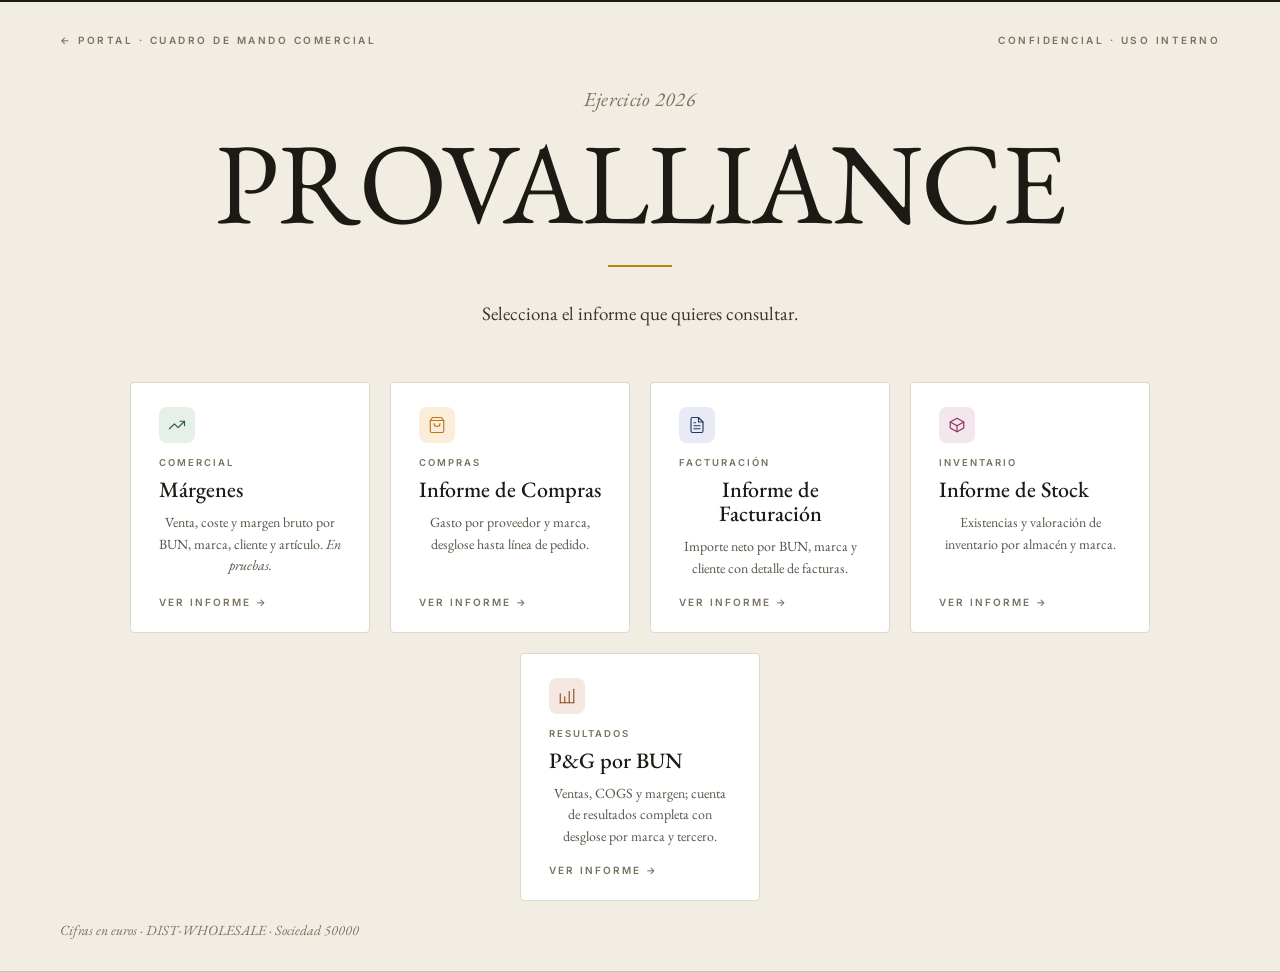
==== unidades/producto/dist-wholesale/index.html @ 91c3f428 "PRODUCTO: añadir el cuadro de mando DIST-WHOLESALE Copia de inakiiriartes-maker/DIST-WHOLESALE (port" ====
<!DOCTYPE html>
<html lang="es">
<head>
<meta charset="UTF-8">
<meta name="viewport" content="width=device-width,initial-scale=1.0">
<title>DIST-WHOLESALE · Cuadro de Mando Comercial</title>
<meta name="description" content="Márgenes, compras, facturación, stock y P&amp;G por BUN de la sociedad de distribución.">
<link href="https://fonts.googleapis.com/css2?family=EB+Garamond:ital,wght@0,400;0,500;0,600;1,400&family=Inter:wght@400;500;600&display=swap" rel="stylesheet">
<style>
*,*::before,*::after{box-sizing:border-box;margin:0;padding:0}

html, body {
  height: 100%;
}
body {
  font-family: 'EB Garamond', Georgia, serif;
  background: #f2ede3;
  color: #1c1a14;
  display: flex;
  flex-direction: column;
  min-height: 100vh;
}

/* ── TOP BAR ── */
.cover-topbar {
  display: flex;
  justify-content: space-between;
  align-items: flex-start;
  padding: 32px 60px 0;
  border-top: 2px solid #1c1a14;
  flex-shrink: 0;
}
.cover-topbar-label {
  font-family: 'Inter', sans-serif;
  font-size: 10px;
  font-weight: 600;
  letter-spacing: 2.5px;
  text-transform: uppercase;
  color: #7a7260;
}

/* ── CENTER ── */
.cover-center {
  flex: 1;
  display: flex;
  flex-direction: column;
  align-items: center;
  justify-content: center;
  text-align: center;
  padding: 40px 40px 20px;
}
.cover-eyebrow {
  font-style: italic;
  font-size: 20px;
  color: #7a7260;
  letter-spacing: 0.3px;
  margin-bottom: 16px;
}
.cover-title {
  font-weight: 400;
  font-size: clamp(64px, 9vw, 130px);
  color: #1c1a14;
  letter-spacing: -1px;
  line-height: 0.95;
  margin-bottom: 28px;
}
.cover-divider {
  width: 64px;
  height: 2px;
  background: #b8860b;
  margin: 0 auto 32px;
}
.cover-desc {
  font-size: 19px;
  color: #3a3628;
  line-height: 1.6;
  max-width: 520px;
  margin-bottom: 52px;
}
.cover-desc strong { font-weight: 600; }

/* ── CARDS ── */
.cards-row {
  display: flex;
  gap: 20px;
  justify-content: center;
  flex-wrap: wrap;
}
.nav-card {
  display: flex;
  flex-direction: column;
  align-items: flex-start;
  gap: 10px;
  width: 240px;
  padding: 24px 28px;
  background: #fff;
  border: 1px solid #ddd8cc;
  border-radius: 4px;
  text-decoration: none;
  color: inherit;
  transition: border-color 0.18s, box-shadow 0.18s, transform 0.18s;
}
.nav-card:hover {
  border-color: #b8860b;
  box-shadow: 0 6px 28px rgba(0,0,0,0.08);
  transform: translateY(-2px);
}
.nav-card-disabled {
  cursor: not-allowed;
  opacity: 0.55;
  filter: grayscale(0.4);
}
.nav-card-disabled:hover {
  border-color: #ddd8cc;
  box-shadow: none;
  transform: none;
}
.nav-card-disabled .nav-card-arrow,
.nav-card-disabled:hover .nav-card-arrow {
  color: #a39c8c;
  gap: 8px;
}
.nav-card-label {
  font-family: 'Inter', sans-serif;
  font-size: 9.5px;
  font-weight: 600;
  letter-spacing: 2px;
  text-transform: uppercase;
  color: #7a7260;
}
.nav-card-title {
  font-size: 22px;
  font-weight: 500;
  color: #1c1a14;
  line-height: 1.1;
}
.nav-card-desc {
  font-size: 14px;
  color: #5a5448;
  line-height: 1.55;
  flex: 1;
}
.nav-card-arrow {
  font-family: 'Inter', sans-serif;
  font-size: 10px;
  font-weight: 600;
  letter-spacing: 2px;
  text-transform: uppercase;
  color: #7a7260;
  margin-top: 6px;
  transition: color 0.15s, gap 0.15s;
  display: flex;
  align-items: center;
  gap: 8px;
}
.nav-card:hover .nav-card-arrow {
  color: #b8860b;
  gap: 12px;
}
.nav-card-icon {
  width: 36px;
  height: 36px;
  border-radius: 8px;
  display: flex;
  align-items: center;
  justify-content: center;
  margin-bottom: 4px;
}
.nav-card-icon.ventas      { background: #e4f0e8; }
.nav-card-icon.compras     { background: #faeeda; }
.nav-card-icon.facturacion { background: #e8eaf5; }
.nav-card-icon.stock       { background: #f3e6ec; }
.nav-card-icon.pyg         { background: #f5e8e0; }
.nav-card-icon svg { width: 18px; height: 18px; }
.nav-card-icon.ventas      svg { stroke: #2d5a3d; }
.nav-card-icon.compras     svg { stroke: #ba7517; }
.nav-card-icon.facturacion svg { stroke: #1e3a5f; }
.nav-card-icon.stock       svg { stroke: #8a2f56; }
.nav-card-icon.pyg         svg { stroke: #8b4a20; }

/* ── BOTTOM BAR ── */
.cover-bottombar {
  display: flex;
  justify-content: flex-start;
  align-items: center;
  padding: 0 60px 32px;
  border-bottom: 1px solid #c8c0b0;
  flex-shrink: 0;
}
.cover-footnote {
  font-style: italic;
  font-size: 14px;
  color: #7a7260;
}

@media (max-width: 600px) {
  .cover-topbar { padding: 20px 24px 0; }
  .cover-center { padding: 32px 24px 16px; }
  .cover-bottombar { padding: 0 24px 24px; }
  .cards-row { flex-direction: column; align-items: center; }
  .nav-card { width: 100%; max-width: 320px; }
}
</style>
</head>
<body>

<div class="cover-topbar">
  <span class="cover-topbar-label"><a href="../../../index.html" style="color:inherit;text-decoration:none">← Portal</a> · Cuadro de Mando Comercial</span>
  <span class="cover-topbar-label">Confidencial · Uso Interno</span>
</div>

<div class="cover-center">
  <div class="cover-eyebrow">Ejercicio 2026</div>
  <div class="cover-title">PROVALLIANCE</div>
  <div class="cover-divider"></div>
  <div class="cover-desc">
    Selecciona el informe que quieres consultar.
  </div>

  <div class="cards-row">

    <a class="nav-card" href="ventas.html">
      <div class="nav-card-icon ventas">
        <svg viewBox="0 0 24 24" fill="none" stroke-width="1.5" stroke-linecap="round" stroke-linejoin="round">
          <polyline points="22 7 13.5 15.5 8.5 10.5 2 17"/>
          <polyline points="16 7 22 7 22 13"/>
        </svg>
      </div>
      <div class="nav-card-label">Comercial</div>
      <div class="nav-card-title">Márgenes</div>
      <div class="nav-card-desc">Venta, coste y margen bruto por BUN, marca, cliente y artículo. <em>En pruebas.</em></div>
      <div class="nav-card-arrow">Ver informe →</div>
    </a>

    <a class="nav-card" href="compras.html">
      <div class="nav-card-icon compras">
        <svg viewBox="0 0 24 24" fill="none" stroke-width="1.5" stroke-linecap="round" stroke-linejoin="round">
          <path d="M6 2L3 6v14a2 2 0 002 2h14a2 2 0 002-2V6l-3-4z"/>
          <line x1="3" y1="6" x2="21" y2="6"/>
          <path d="M16 10a4 4 0 01-8 0"/>
        </svg>
      </div>
      <div class="nav-card-label">Compras</div>
      <div class="nav-card-title">Informe de Compras</div>
      <div class="nav-card-desc">Gasto por proveedor y marca, desglose hasta línea de pedido.</div>
      <div class="nav-card-arrow">Ver informe →</div>
    </a>

    <a class="nav-card" href="facturacion.html">
      <div class="nav-card-icon facturacion">
        <svg viewBox="0 0 24 24" fill="none" stroke-width="1.5" stroke-linecap="round" stroke-linejoin="round">
          <path d="M14 2H6a2 2 0 00-2 2v16a2 2 0 002 2h12a2 2 0 002-2V8z"/>
          <polyline points="14 2 14 8 20 8"/>
          <line x1="16" y1="13" x2="8" y2="13"/>
          <line x1="16" y1="17" x2="8" y2="17"/>
          <polyline points="10 9 9 9 8 9"/>
        </svg>
      </div>
      <div class="nav-card-label">Facturación</div>
      <div class="nav-card-title">Informe de Facturación</div>
      <div class="nav-card-desc">Importe neto por BUN, marca y cliente con detalle de facturas.</div>
      <div class="nav-card-arrow">Ver informe →</div>
    </a>

    <a class="nav-card" href="stock.html">
      <div class="nav-card-icon stock">
        <svg viewBox="0 0 24 24" fill="none" stroke-width="1.5" stroke-linecap="round" stroke-linejoin="round">
          <path d="M21 8l-9-5-9 5 9 5 9-5z"/>
          <path d="M3 8v8l9 5 9-5V8"/>
          <line x1="12" y1="13" x2="12" y2="21"/>
        </svg>
      </div>
      <div class="nav-card-label">Inventario</div>
      <div class="nav-card-title">Informe de Stock</div>
      <div class="nav-card-desc">Existencias y valoración de inventario por almacén y marca.</div>
      <div class="nav-card-arrow">Ver informe →</div>
    </a>

    <a class="nav-card" href="pyg.html">
      <div class="nav-card-icon pyg">
        <svg viewBox="0 0 24 24" fill="none" stroke-width="1.5" stroke-linecap="round" stroke-linejoin="round">
          <line x1="3" y1="21" x2="21" y2="21"/>
          <path d="M3 21V9"/>
          <path d="M9 21V13"/>
          <path d="M15 21V6"/>
          <path d="M21 21V3"/>
        </svg>
      </div>
      <div class="nav-card-label">Resultados</div>
      <div class="nav-card-title">P&amp;G por BUN</div>
      <div class="nav-card-desc">Ventas, COGS y margen; cuenta de resultados completa con desglose por marca y tercero.</div>
      <div class="nav-card-arrow">Ver informe →</div>
    </a>

  </div>
</div>

<div class="cover-bottombar">
  <span class="cover-footnote">Cifras en euros · DIST-WHOLESALE · Sociedad 50000</span>
</div>

</body>
</html>
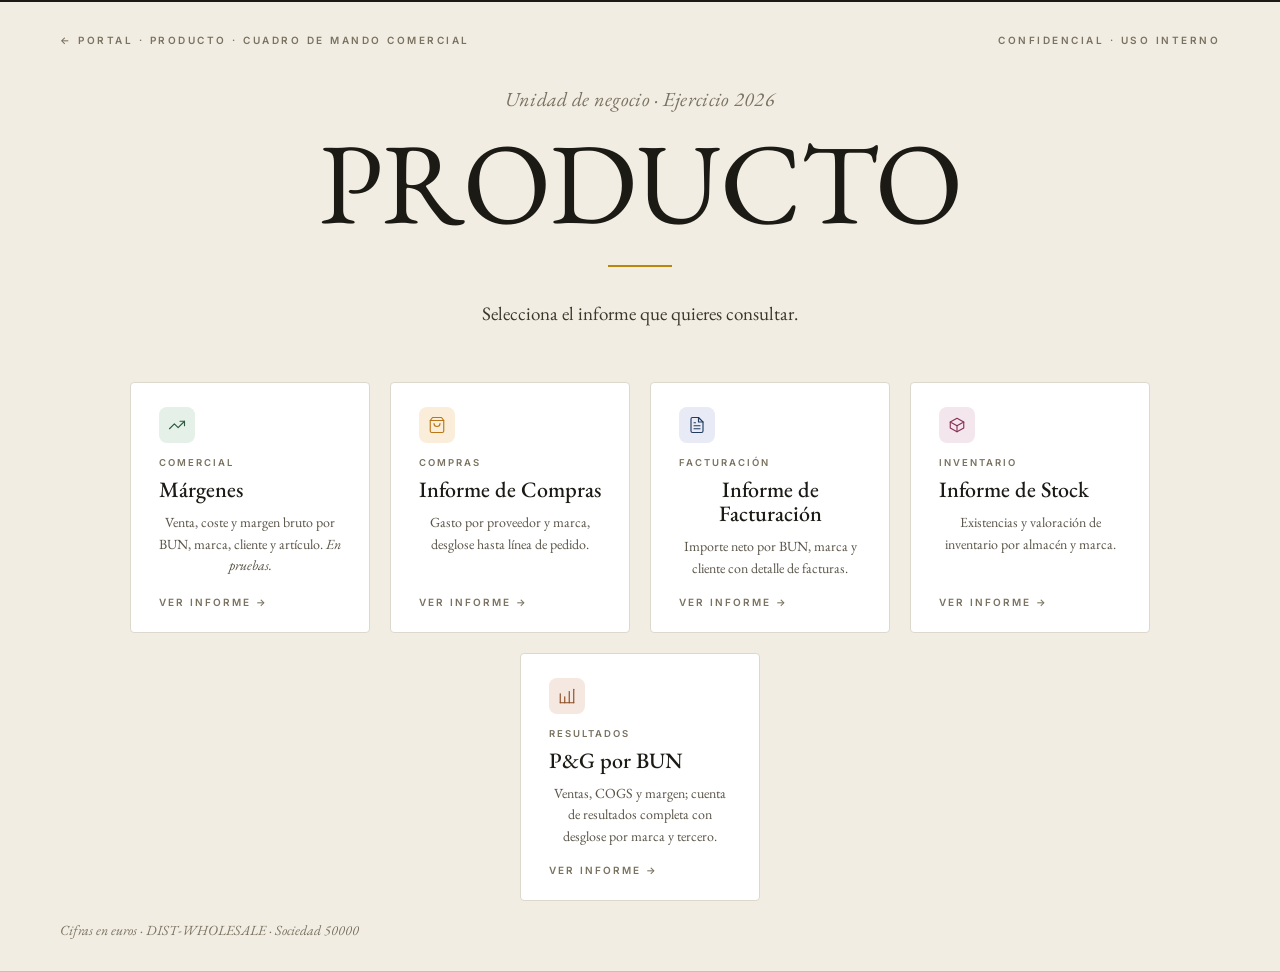
==== commit a41ed0ce: "PRODUCTO: nombre de la unidad en DIST-WHOLESALE La portada muestra «PRODUCTO» como título, igual que" ====
--- a/unidades/producto/dist-wholesale/index.html
+++ b/unidades/producto/dist-wholesale/index.html
@@ -205,13 +205,13 @@
 <body>
 
 <div class="cover-topbar">
-  <span class="cover-topbar-label"><a href="../../../index.html" style="color:inherit;text-decoration:none">← Portal</a> · Cuadro de Mando Comercial</span>
+  <span class="cover-topbar-label"><a href="../../../" style="color:inherit;text-decoration:none">← Portal</a> · Producto · Cuadro de Mando Comercial</span>
   <span class="cover-topbar-label">Confidencial · Uso Interno</span>
 </div>
 
 <div class="cover-center">
-  <div class="cover-eyebrow">Ejercicio 2026</div>
-  <div class="cover-title">PROVALLIANCE</div>
+  <div class="cover-eyebrow">Unidad de negocio · Ejercicio 2026</div>
+  <div class="cover-title">PRODUCTO</div>
   <div class="cover-divider"></div>
   <div class="cover-desc">
     Selecciona el informe que quieres consultar.
